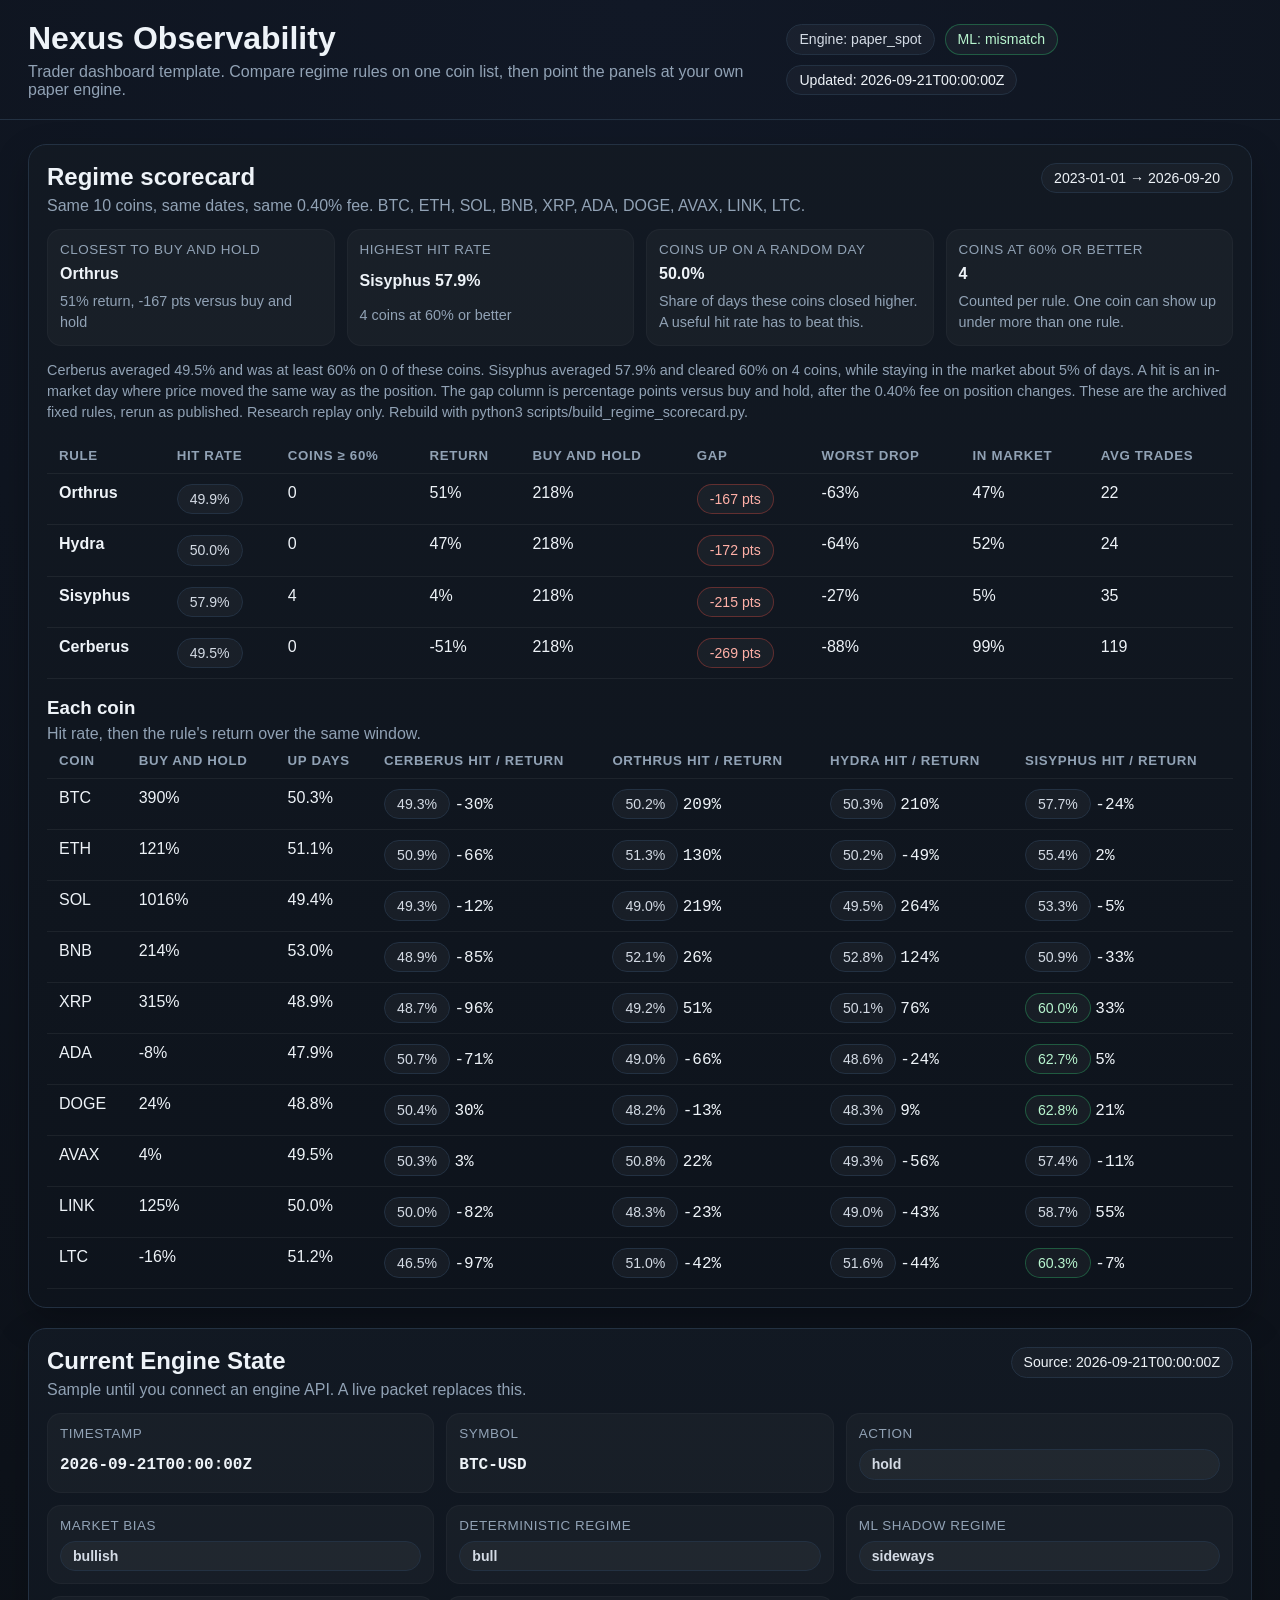
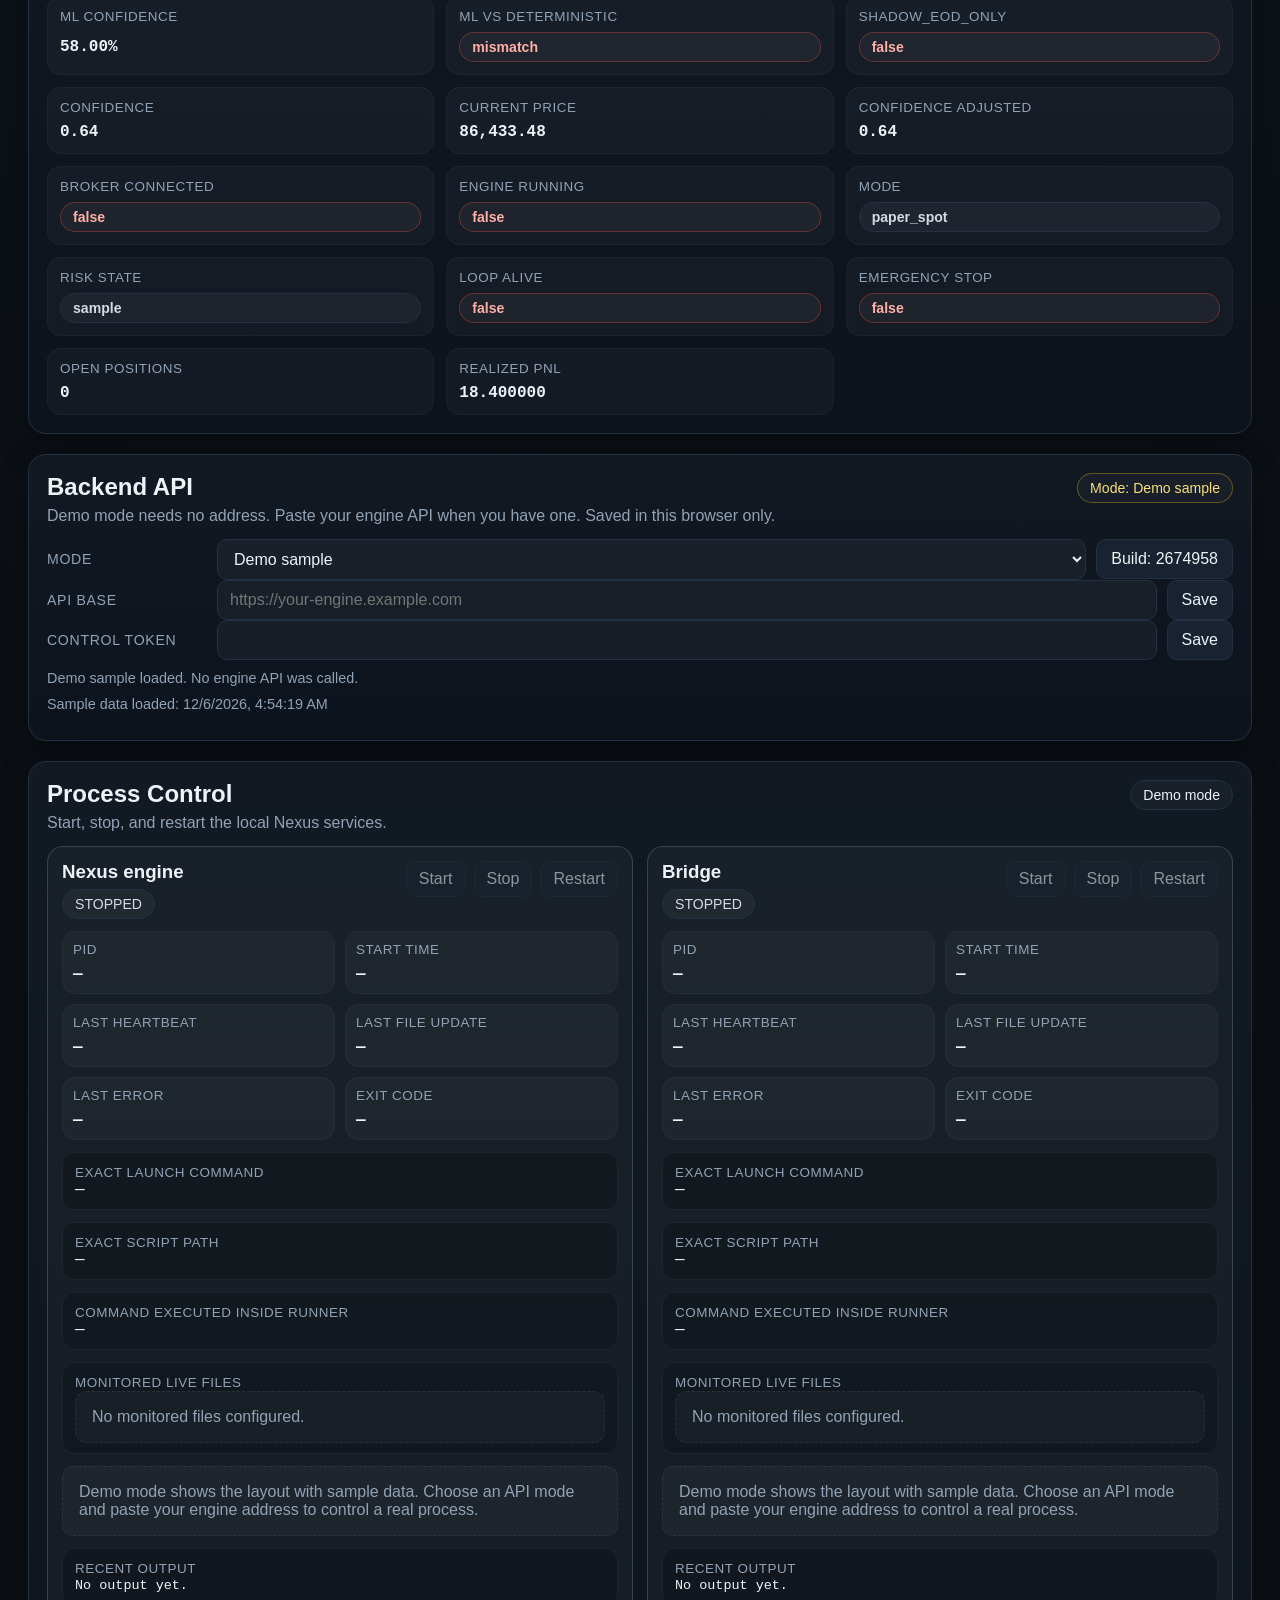
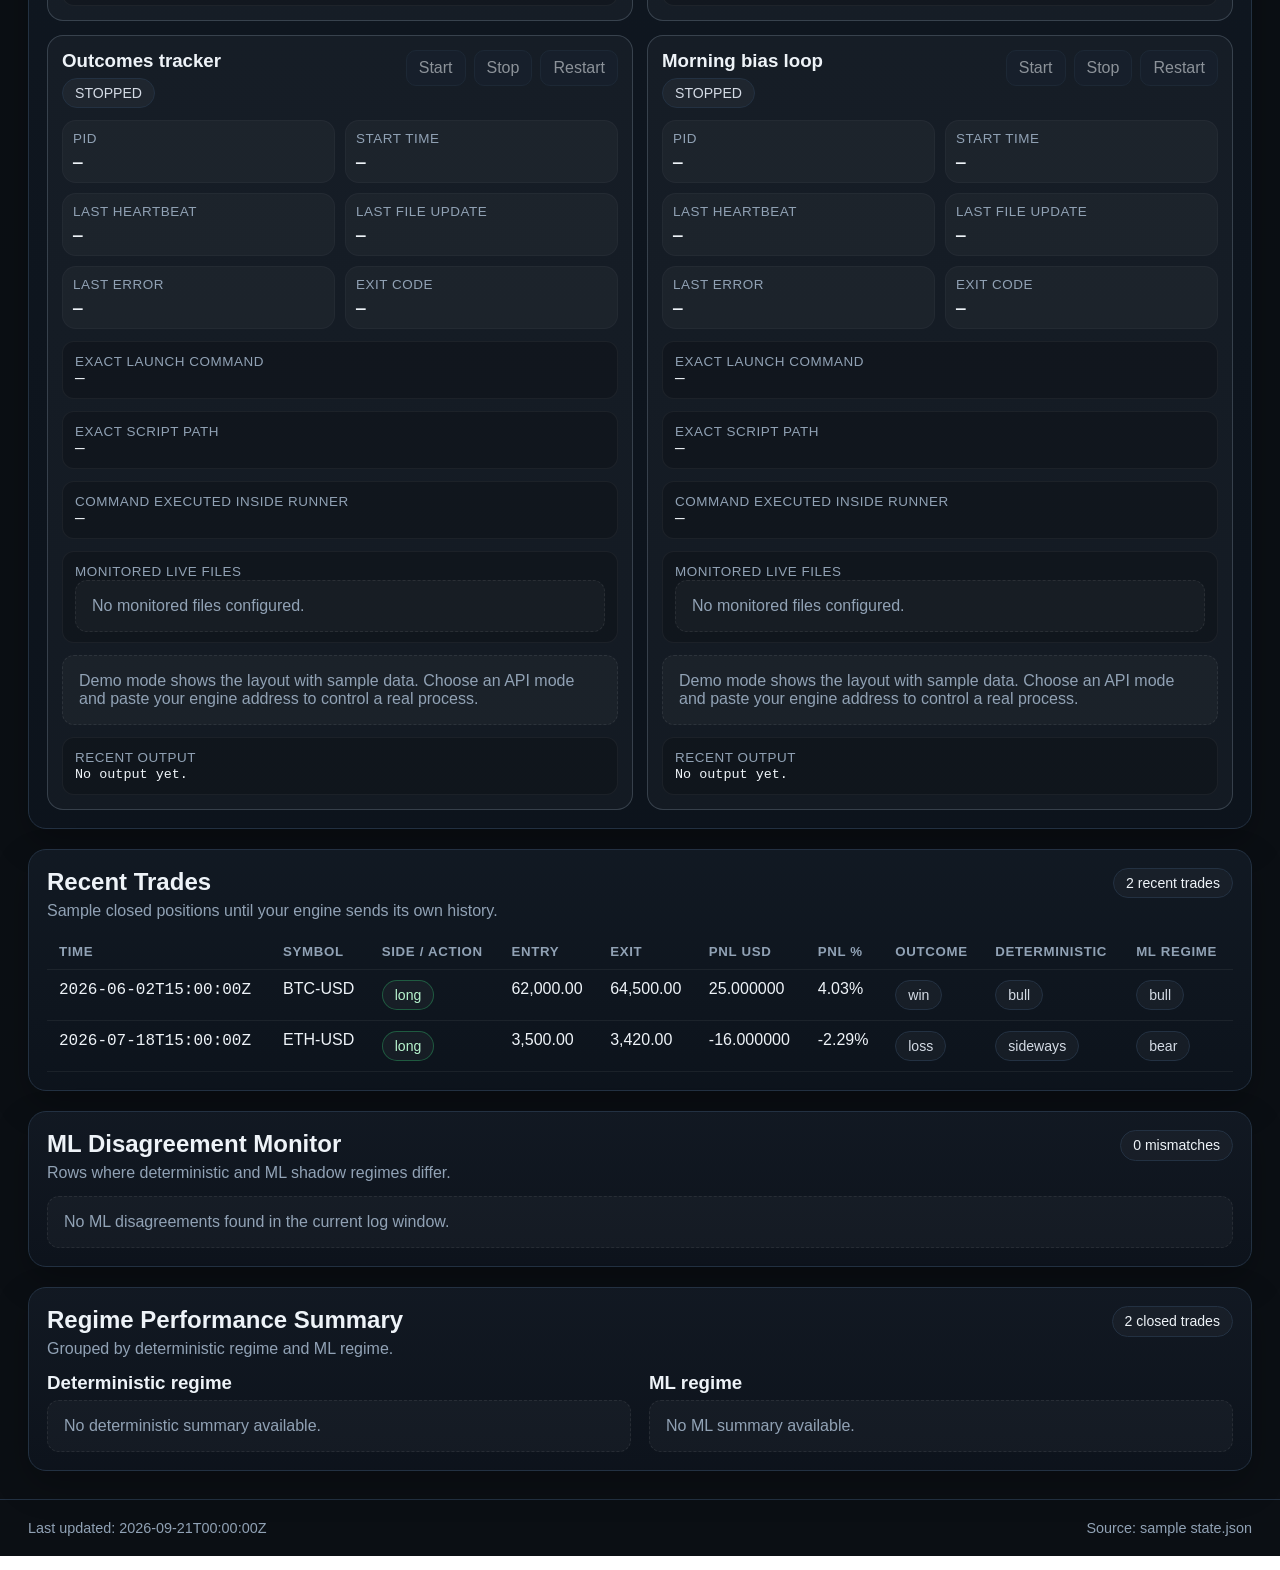
==== index.html @ a5078159 "Add a regime scorecard and demo template mode. Traders can open the dashboard without a backend, com" ====
<!doctype html>
<html lang="en">
  <head>
    <meta charset="UTF-8" />
    <meta name="viewport" content="width=device-width, initial-scale=1.0" />
    <title>Nexus Observability Dashboard</title>
    <link rel="stylesheet" href="./styles.css" />
  </head>
  <body>
    <header class="topbar">
      <div>
        <h1>Nexus Observability</h1>
        <p class="subtitle">Trader dashboard template. Compare regime rules on one coin list, then point the panels at your own paper engine.</p>
      </div>
      <div class="status-pills">
        <span class="pill" id="engineModePill">Engine: …</span>
        <span class="pill" id="mlPill">ML: …</span>
        <span class="pill" id="freshnessPill">Updated: …</span>
      </div>
    </header>

    <main class="grid">
      <section class="card wide" id="scorecardCard">
        <div class="card-head">
          <div>
            <h2>Regime scorecard</h2>
            <p class="card-note" id="scorecardNote">Same coins, same dates, same fee.</p>
          </div>
          <span class="stamp" id="scorecardStamp">—</span>
        </div>
        <div id="scorecardLeads" class="score-leads"></div>
        <p class="score-caveat" id="scorecardCaveat"></p>
        <div class="table-wrap" id="scorecardEngineWrap"></div>
        <h3 class="score-subhead">Each coin</h3>
        <p class="card-note">Hit rate, then the rule's return over the same window.</p>
        <div class="table-wrap" id="scorecardAssetWrap"></div>
      </section>

      <section class="card hero">
        <div class="card-head">
          <div>
            <h2>Current Engine State</h2>
            <p class="card-note">Sample until you connect an engine API. A live packet replaces this.</p>
          </div>
          <span class="stamp" id="engineSourceStamp">Source: …</span>
        </div>
        <div id="engineStateGrid" class="kv-grid"></div>
      </section>

      <section class="card wide">
        <div class="card-head">
          <div>
            <h2>Backend API</h2>
            <p class="card-note">Demo mode needs no address. Paste your engine API when you have one. Saved in this browser only.</p>
          </div>
          <span class="pill neutral" id="backendStatusPill">Backend: unknown</span>
        </div>
        <div class="backend-row">
          <label class="backend-label" for="modeSelect">Mode</label>
          <select id="modeSelect" class="backend-input">
            <option value="demo">Demo sample</option>
            <option value="remote">Your API, read-only</option>
            <option value="remoteControl">Your API, with control</option>
            <option value="local">This computer, control on</option>
          </select>
          <span class="backend-button" id="frontendCommitText">Build: unknown</span>
        </div>
        <div class="backend-row">
          <label class="backend-label" for="apiBaseInput">API base</label>
          <input id="apiBaseInput" class="backend-input" type="text" spellcheck="false" placeholder="https://your-engine.example.com" />
          <button id="saveApiBaseButton" class="backend-button" type="button">Save</button>
        </div>
        <div class="backend-row">
          <label class="backend-label" for="controlTokenInput">Control token</label>
          <input id="controlTokenInput" class="backend-input" type="password" spellcheck="false" />
          <button id="saveControlTokenButton" class="backend-button" type="button">Save</button>
        </div>
        <div class="backend-hint mono" id="backendBaseText"></div>
        <div class="backend-hint" id="backendReachabilityText"></div>
        <div class="backend-hint" id="lastSuccessText"></div>
        <div class="backend-hint" id="lastErrorText"></div>
      </section>


      <section class="card wide handoff-card" id="workflowHandoffCard" hidden>
        <div class="card-head">
          <div>
            <h2>ML Task Handoff</h2>
            <p class="card-note">Current pickup status for the BayForest → SignalForest and liquidity regime workstream.</p>
          </div>
          <span class="pill neutral" id="workflowHandoffStatus">Status: —</span>
        </div>
        <div class="handoff-summary" id="workflowHandoffSummary"></div>
        <div class="handoff-list" id="workflowHandoffList"></div>
      </section>


      <section class="card wide incident-card" id="deploymentIncidentCard" hidden>
        <div class="card-head">
          <div>
            <h2>Deployment Incident</h2>
            <p class="card-note">Recent production job status for the static GitHub information view.</p>
          </div>
          <span class="pill bad" id="deploymentIncidentStatus">Status: —</span>
        </div>
        <div class="incident-grid">
          <div class="incident-summary">
            <h3 id="deploymentIncidentTitle">—</h3>
            <p id="deploymentIncidentSummary">—</p>
          </div>
          <div class="incident-meta kv-grid" id="deploymentIncidentMeta"></div>
        </div>
        <div class="incident-actions" id="deploymentIncidentActions"></div>
        <pre class="incident-log mono" id="deploymentIncidentLog"></pre>
      </section>

      <section class="card wide">
        <div class="card-head">
          <div>
            <h2>Process Control</h2>
            <p class="card-note">Start, stop, and restart the local Nexus services.</p>
          </div>
          <span class="stamp" id="processCountStamp">—</span>
        </div>
        <div id="processCards" class="process-grid"></div>
      </section>

      <section class="card wide">
        <div class="card-head">
          <div>
            <h2>Recent Trades</h2>
            <p class="card-note">Sample closed positions until your engine sends its own history.</p>
          </div>
          <span class="stamp" id="tradeCountStamp">—</span>
        </div>
        <div class="table-wrap" id="recentTradesWrap"></div>
      </section>

      <section class="card wide">
        <div class="card-head">
          <div>
            <h2>ML Disagreement Monitor</h2>
            <p class="card-note">Rows where deterministic and ML shadow regimes differ.</p>
          </div>
          <span class="stamp" id="disagreementCountStamp">—</span>
        </div>
        <div class="table-wrap" id="disagreementWrap"></div>
      </section>

      <section class="card wide">
        <div class="card-head">
          <div>
            <h2>Regime Performance Summary</h2>
            <p class="card-note">Grouped by deterministic regime and ML regime.</p>
          </div>
          <span class="stamp" id="summaryMetaStamp">—</span>
        </div>
        <div class="summary-grid">
          <div>
            <h3>Deterministic regime</h3>
            <div class="table-wrap" id="deterministicSummaryWrap"></div>
          </div>
          <div>
            <h3>ML regime</h3>
            <div class="table-wrap" id="mlSummaryWrap"></div>
          </div>
        </div>
      </section>
    </main>

    <footer class="footer">
      <span id="dashboardUpdated">Last updated: —</span>
      <span id="dashboardSource">Source: —</span>
    </footer>

    <script src="./app.js" data-commit="2674958"></script>
  </body>
</html>
---- styles.css ----
:root {
  --bg: #0b0f14;
  --panel: #121923;
  --panel-2: #182230;
  --text: #eef3f8;
  --muted: #91a2b5;
  --accent: #56b6ff;
  --ok: #2ecc71;
  --warn: #f1c40f;
  --bad: #e74c3c;
  --border: #233142;
}

* {
  box-sizing: border-box;
}

html,
body {
  margin: 0;
  min-height: 100%;
}

body {
  font-family: Inter, Segoe UI, Arial, sans-serif;
  background: radial-gradient(circle at top, #111826 0%, var(--bg) 50%);
  color: var(--text);
}

body[data-status="error"] .pill,
body[data-status="error"] .stamp {
  border-color: rgba(231, 76, 60, 0.4);
}

h1,
h2,
h3,
p {
  margin: 0;
}

.topbar,
.footer {
  display: flex;
  justify-content: space-between;
  align-items: center;
  gap: 16px;
  padding: 20px 28px;
}

.topbar {
  border-bottom: 1px solid var(--border);
}

.footer {
  border-top: 1px solid var(--border);
  color: var(--muted);
  font-size: 0.9rem;
}

.subtitle,
.card-note {
  color: var(--muted);
}

.subtitle {
  margin-top: 6px;
}

.status-pills {
  display: flex;
  gap: 10px;
  flex-wrap: wrap;
}

.pill,
.stamp,
.badge {
  display: inline-flex;
  align-items: center;
  border-radius: 999px;
  border: 1px solid var(--border);
  padding: 7px 12px;
  font-size: 0.88rem;
  line-height: 1;
  white-space: nowrap;
}

.pill,
.stamp {
  background: rgba(255, 255, 255, 0.03);
}

.badge {
  background: rgba(255, 255, 255, 0.04);
}

.badge.ok,
.pill.ok {
  color: #b8f5cf;
  border-color: rgba(46, 204, 113, 0.35);
}

.badge.warn,
.pill.warn {
  color: #f8df7a;
  border-color: rgba(241, 196, 15, 0.35);
}

.badge.bad,
.pill.bad {
  color: #ffb0a7;
  border-color: rgba(231, 76, 60, 0.35);
}

.badge.neutral,
.pill.neutral {
  color: #d4dbe5;
}

.grid {
  display: grid;
  grid-template-columns: repeat(2, minmax(0, 1fr));
  gap: 20px;
  padding: 24px 28px 28px;
}

.card {
  background: linear-gradient(180deg, rgba(18, 25, 35, 0.96), rgba(13, 19, 28, 0.96));
  border: 1px solid var(--border);
  border-radius: 18px;
  padding: 18px;
  box-shadow: 0 14px 36px rgba(0, 0, 0, 0.24);
}

.hero,
.wide {
  grid-column: 1 / -1;
}

.card-head {
  display: flex;
  justify-content: space-between;
  align-items: flex-start;
  gap: 12px;
  margin-bottom: 14px;
}

.card-head h2,
.card h3 {
  margin-bottom: 6px;
}

.kv-grid {
  display: grid;
  grid-template-columns: repeat(3, minmax(0, 1fr));
  gap: 12px;
}

.kv-item {
  background: rgba(255, 255, 255, 0.03);
  border: 1px solid rgba(255, 255, 255, 0.03);
  border-radius: 14px;
  padding: 12px;
  display: grid;
  gap: 8px;
}

.kv-label {
  color: var(--muted);
  font-size: 0.84rem;
  text-transform: uppercase;
  letter-spacing: 0.04em;
}

.kv-value {
  font-weight: 600;
  overflow-wrap: anywhere;
}

.kv-value.mono,
.mono {
  font-variant-numeric: tabular-nums;
  font-family: ui-monospace, SFMono-Regular, Consolas, monospace;
}

.table-wrap {
  overflow-x: auto;
}

table {
  width: 100%;
  border-collapse: collapse;
  min-width: 760px;
}

th,
td {
  text-align: left;
  padding: 10px 12px;
  border-bottom: 1px solid rgba(255, 255, 255, 0.06);
  vertical-align: top;
}

th {
  color: var(--muted);
  font-size: 0.83rem;
  text-transform: uppercase;
  letter-spacing: 0.05em;
}

tbody tr:hover {
  background: rgba(255, 255, 255, 0.02);
}

.summary-grid {
  display: grid;
  grid-template-columns: repeat(2, minmax(0, 1fr));
  gap: 18px;
}

.process-grid {
  display: grid;
  grid-template-columns: repeat(2, minmax(0, 1fr));
  gap: 14px;
}

.backend-row {
  display: grid;
  grid-template-columns: minmax(120px, 160px) minmax(0, 1fr) auto;
  gap: 10px;
  align-items: center;
}

.backend-label {
  color: var(--muted);
  font-size: 0.88rem;
  text-transform: uppercase;
  letter-spacing: 0.05em;
}

.backend-input {
  width: 100%;
  border-radius: 10px;
  border: 1px solid var(--border);
  background: rgba(255, 255, 255, 0.04);
  color: var(--text);
  padding: 10px 12px;
  font: inherit;
}

.backend-button {
  border: 1px solid var(--border);
  background: var(--panel-2);
  color: var(--text);
  border-radius: 10px;
  padding: 10px 14px;
  cursor: pointer;
  font: inherit;
}

.backend-button:hover {
  border-color: rgba(86, 182, 255, 0.5);
}

.backend-hint {
  margin-top: 10px;
  color: var(--muted);
  font-size: 0.9rem;
  overflow-wrap: anywhere;
}

.process-card {
  border: 1px solid rgba(255, 255, 255, 0.06);
  border-radius: 16px;
  padding: 14px;
  background: rgba(255, 255, 255, 0.03);
  display: grid;
  gap: 12px;
}

.process-card.status-running {
  border-color: rgba(46, 204, 113, 0.35);
}

.process-card.status-error {
  border-color: rgba(231, 76, 60, 0.45);
}

.process-card.status-stopped {
  border-color: rgba(145, 162, 181, 0.28);
}

.process-card-header {
  display: flex;
  justify-content: space-between;
  gap: 12px;
  align-items: flex-start;
}

.process-actions {
  display: flex;
  flex-wrap: wrap;
  gap: 8px;
}

.process-actions button {
  border: 1px solid var(--border);
  background: var(--panel-2);
  color: var(--text);
  border-radius: 10px;
  padding: 8px 12px;
  cursor: pointer;
  font: inherit;
}

.process-actions button:hover {
  border-color: rgba(86, 182, 255, 0.5);
}

.process-actions button:disabled {
  opacity: 0.55;
  cursor: not-allowed;
}

.process-meta {
  display: grid;
  grid-template-columns: repeat(2, minmax(0, 1fr));
  gap: 10px;
}

.process-meta .kv-item {
  padding: 10px;
}

.process-command,
.process-paths,
.process-tail {
  background: rgba(0, 0, 0, 0.18);
  border: 1px solid rgba(255, 255, 255, 0.05);
  border-radius: 12px;
  padding: 10px 12px;
  overflow-wrap: anywhere;
}

.process-tail {
  max-height: 180px;
  overflow: auto;
}

.process-tail pre {
  margin: 0;
  white-space: pre-wrap;
  font-size: 0.84rem;
  line-height: 1.35;
}

.empty-state {
  padding: 16px;
  color: var(--muted);
  background: rgba(255, 255, 255, 0.03);
  border: 1px dashed rgba(255, 255, 255, 0.08);
  border-radius: 12px;
}

@media (max-width: 1100px) {
  .grid,
  .summary-grid,
  .kv-grid,
  .score-leads,
  .process-grid,
  .process-meta {
    grid-template-columns: 1fr;
  }

  .topbar,
  .footer,
  .card-head {
    flex-direction: column;
    align-items: flex-start;
  }
}

.incident-card {
  border-color: rgba(231, 76, 60, 0.38);
  background: linear-gradient(180deg, rgba(48, 19, 24, 0.96), rgba(18, 25, 35, 0.96));
}

.incident-grid {
  display: grid;
  grid-template-columns: minmax(260px, 1fr) minmax(320px, 1.25fr);
  gap: 16px;
  align-items: start;
}

.incident-summary,
.incident-actions,
.incident-log {
  border: 1px solid rgba(255, 255, 255, 0.07);
  border-radius: 14px;
  background: rgba(0, 0, 0, 0.18);
  padding: 14px;
}

.incident-summary p,
.incident-actions li {
  color: var(--muted);
  line-height: 1.5;
}

.incident-actions {
  margin-top: 14px;
}

.incident-actions ul {
  margin: 8px 0 0;
  padding-left: 20px;
}

.incident-log {
  margin: 14px 0 0;
  color: #ffcbc5;
  overflow-x: auto;
  white-space: pre-wrap;
}

@media (max-width: 1100px) {
  .incident-grid {
    grid-template-columns: 1fr;
  }
}

.handoff-summary {
  display: grid;
  gap: 8px;
  color: var(--muted);
  margin-bottom: 14px;
}

.handoff-list {
  display: grid;
  gap: 10px;
}

.handoff-item {
  display: grid;
  grid-template-columns: auto minmax(0, 1fr);
  gap: 12px;
  align-items: start;
  padding: 12px;
  border: 1px solid rgba(255, 255, 255, 0.06);
  border-radius: 14px;
  background: rgba(255, 255, 255, 0.03);
}

.handoff-item p {
  color: var(--muted);
  margin-top: 6px;
  line-height: 1.45;
}

.score-leads {
  display: grid;
  grid-template-columns: repeat(4, minmax(0, 1fr));
  gap: 12px;
  margin-bottom: 14px;
}

.score-detail,
.score-caveat {
  color: var(--muted);
  font-size: 0.9rem;
  line-height: 1.45;
  font-weight: 400;
}

.score-caveat {
  margin: 0 0 16px;
}

.score-subhead {
  margin: 18px 0 8px;
}
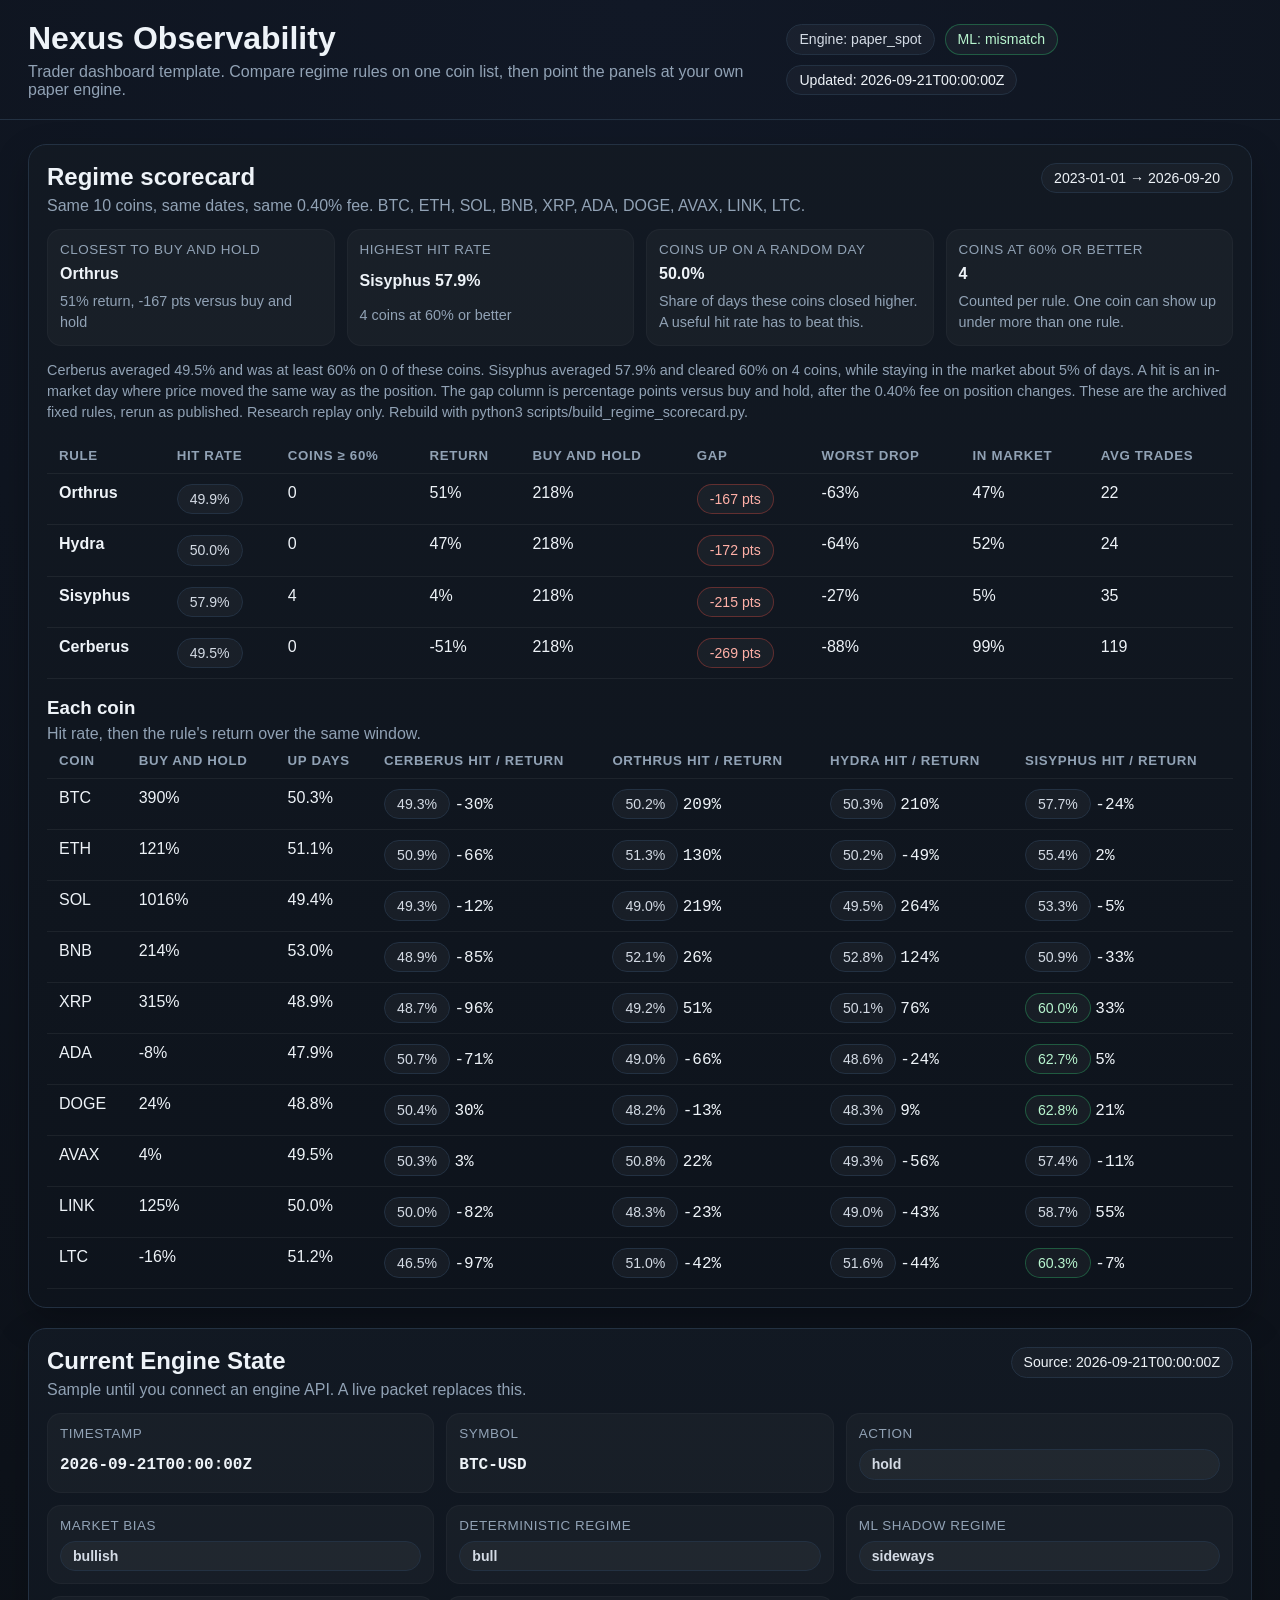
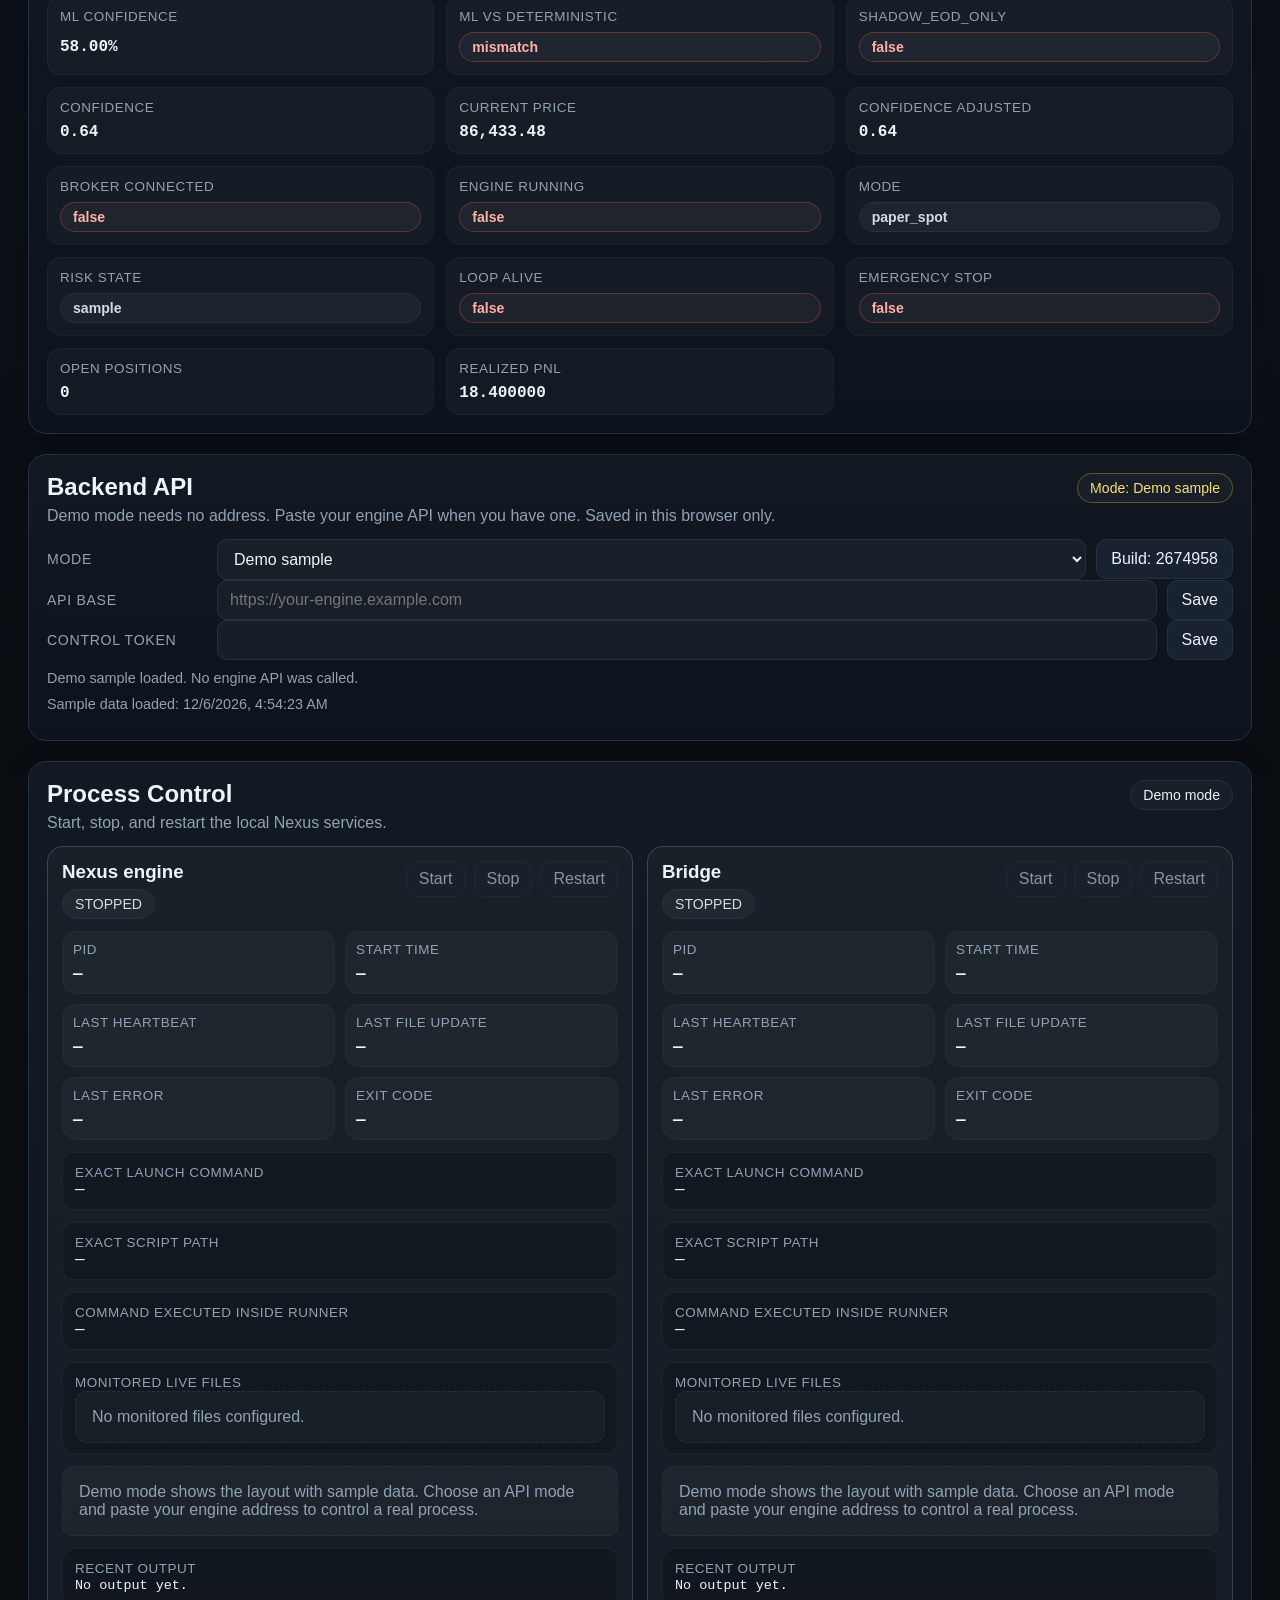
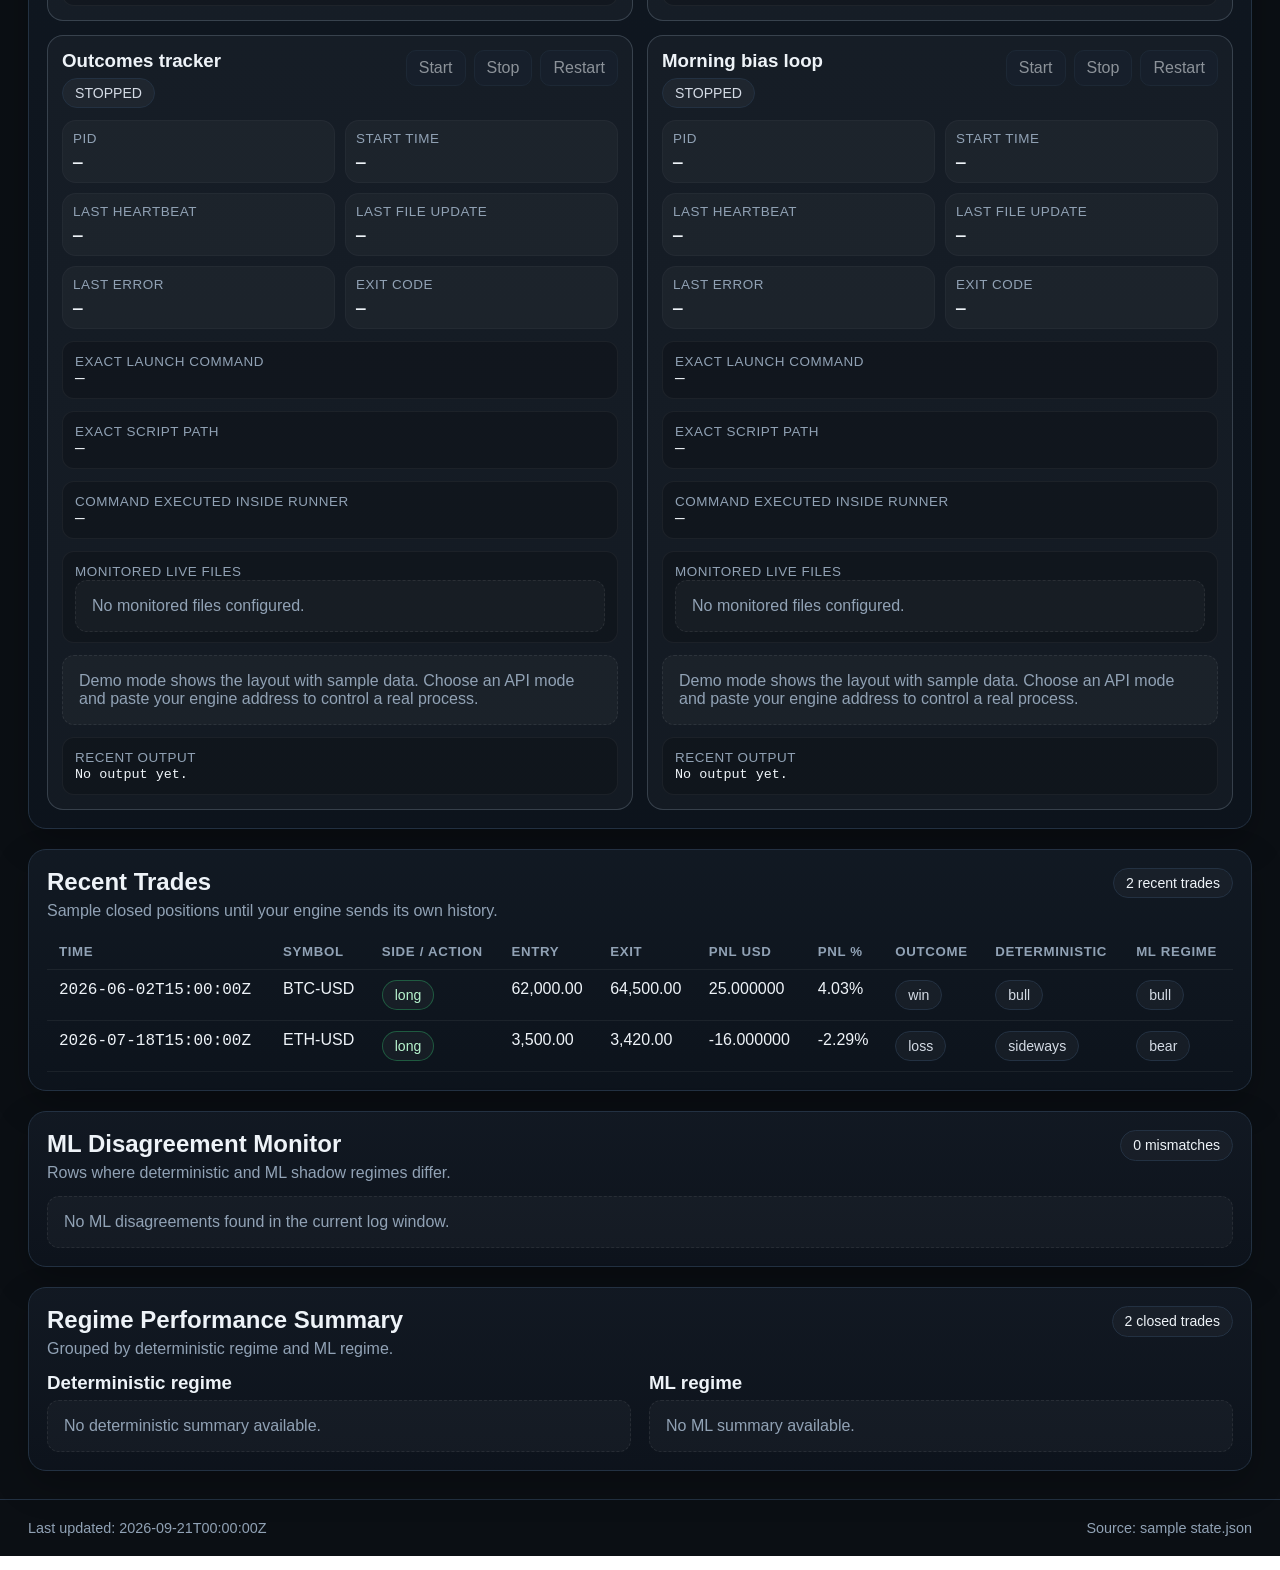
==== commit 53cdfa62: "Keep the scorecard readable on a narrow screen. Stack the summary cards below 1100px, let wide table" ====
--- a/index.html
+++ b/index.html
@@ -4,6 +4,7 @@
     <meta charset="UTF-8" />
     <meta name="viewport" content="width=device-width, initial-scale=1.0" />
     <title>Nexus Observability Dashboard</title>
+    <link rel="icon" href="data:image/svg+xml,%3Csvg xmlns='http://www.w3.org/2000/svg' viewBox='0 0 16 16'%3E%3Crect width='16' height='16' rx='3' fill='%23121923'/%3E%3Cpath d='M3 11 L6 6 L9 9 L13 4' stroke='%2356b6ff' fill='none' stroke-width='1.6'/%3E%3C/svg%3E" />
     <link rel="stylesheet" href="./styles.css" />
   </head>
   <body>
--- a/styles.css
+++ b/styles.css
@@ -481,3 +481,15 @@
 .score-subhead {
   margin: 18px 0 8px;
 }
+
+.grid > .card,
+.table-wrap {
+  min-width: 0;
+}
+
+@media (max-width: 1100px) {
+  .score-leads,
+  .incident-grid {
+    grid-template-columns: 1fr;
+  }
+}
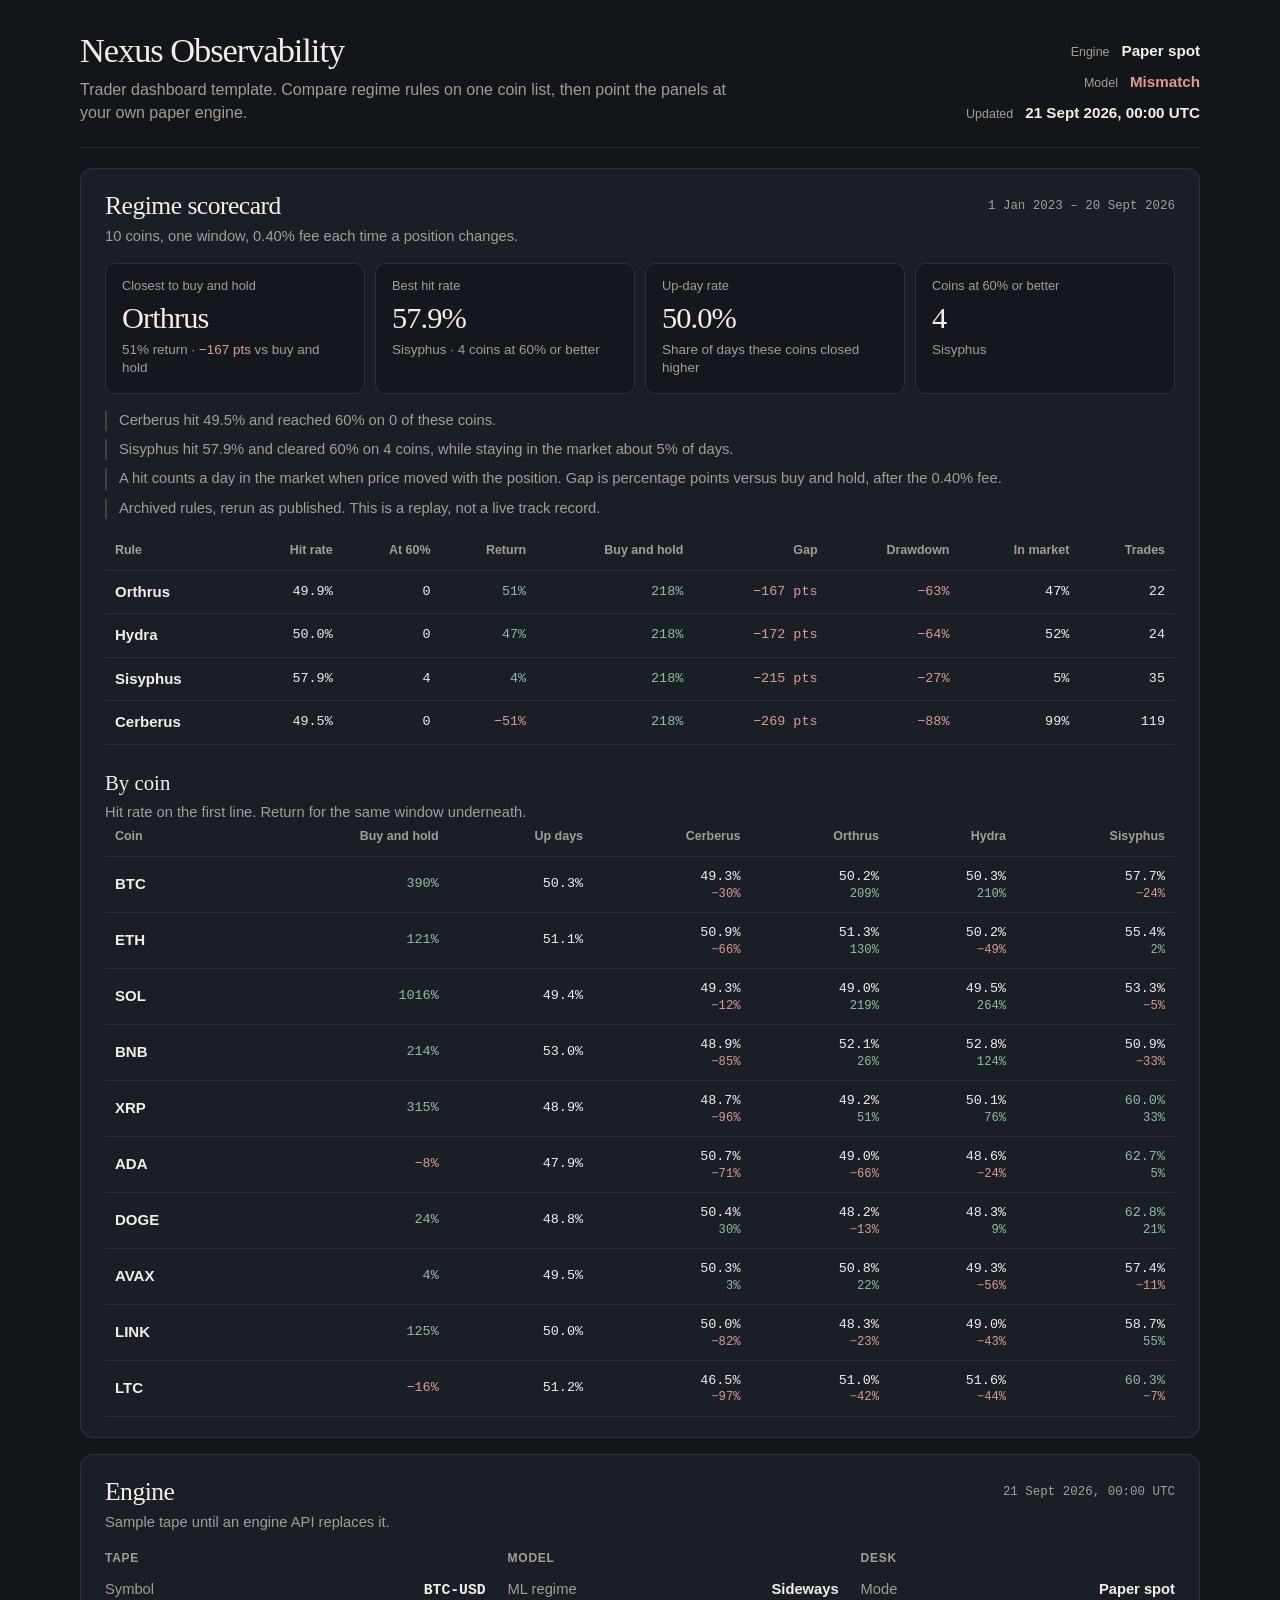
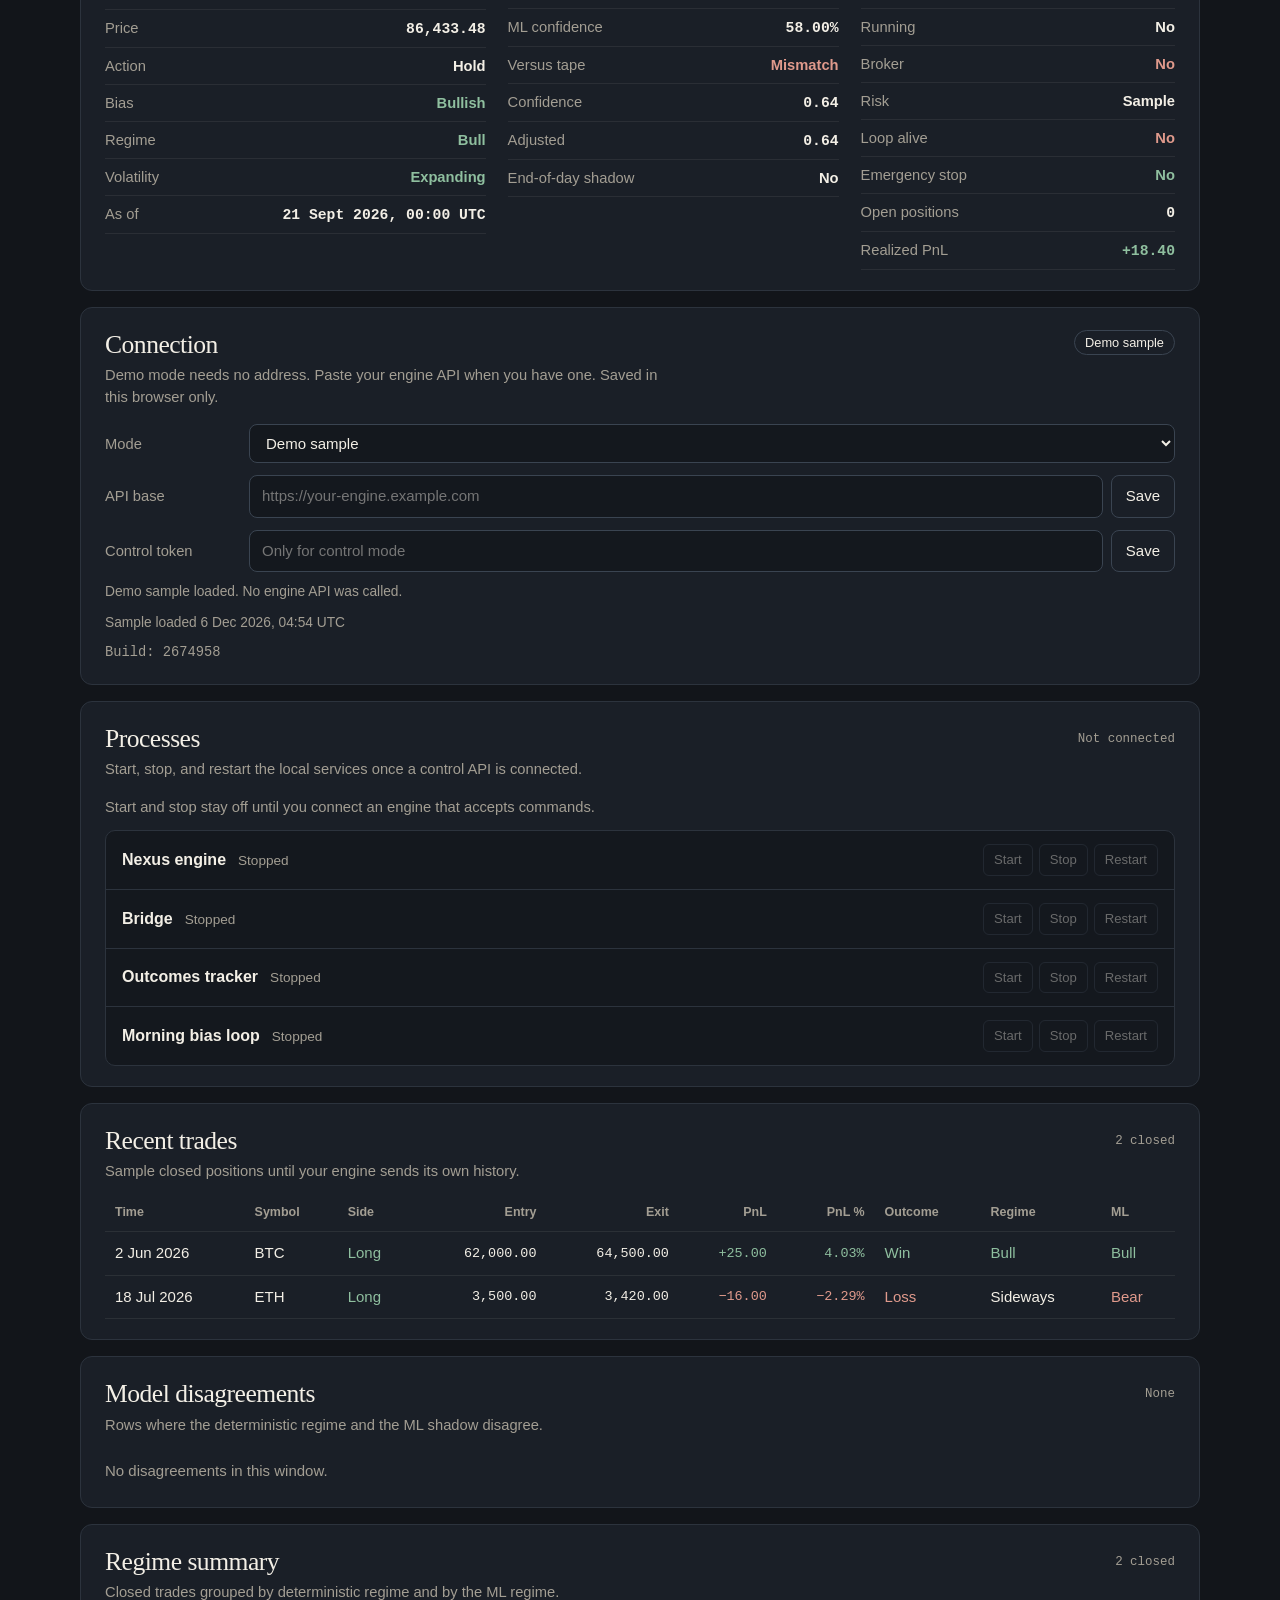
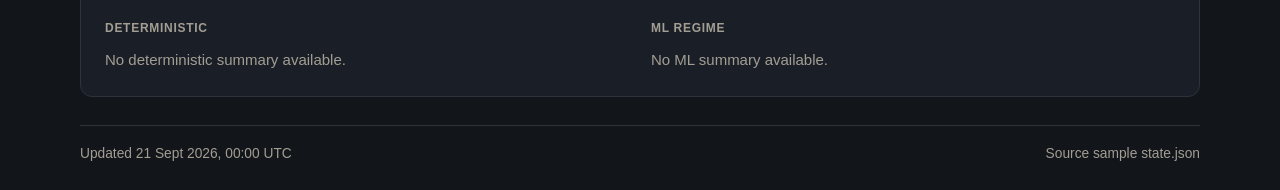
==== commit cc1da9d4: "Restyle the dashboard so cards and tables read like a desk. Replace the identical boxes, raw timesta" ====
--- a/index.html
+++ b/index.html
@@ -4,7 +4,7 @@
     <meta charset="UTF-8" />
     <meta name="viewport" content="width=device-width, initial-scale=1.0" />
     <title>Nexus Observability Dashboard</title>
-    <link rel="icon" href="data:image/svg+xml,%3Csvg xmlns='http://www.w3.org/2000/svg' viewBox='0 0 16 16'%3E%3Crect width='16' height='16' rx='3' fill='%23121923'/%3E%3Cpath d='M3 11 L6 6 L9 9 L13 4' stroke='%2356b6ff' fill='none' stroke-width='1.6'/%3E%3C/svg%3E" />
+    <link rel="icon" href="data:image/svg+xml,%3Csvg xmlns='http://www.w3.org/2000/svg' viewBox='0 0 16 16'%3E%3Crect width='16' height='16' rx='3' fill='%2312151a'/%3E%3Cpath d='M3 11 L6 6 L9 9 L13 4' stroke='%23c4a46a' fill='none' stroke-width='1.6'/%3E%3C/svg%3E" />
     <link rel="stylesheet" href="./styles.css" />
   </head>
   <body>
@@ -14,14 +14,23 @@
         <p class="subtitle">Trader dashboard template. Compare regime rules on one coin list, then point the panels at your own paper engine.</p>
       </div>
       <div class="status-pills">
-        <span class="pill" id="engineModePill">Engine: …</span>
-        <span class="pill" id="mlPill">ML: …</span>
-        <span class="pill" id="freshnessPill">Updated: …</span>
+        <div class="status-item">
+          <span class="status-k">Engine</span>
+          <span class="status-value" id="engineModePill">…</span>
+        </div>
+        <div class="status-item">
+          <span class="status-k">Model</span>
+          <span class="status-value" id="mlPill">…</span>
+        </div>
+        <div class="status-item">
+          <span class="status-k">Updated</span>
+          <span class="status-value" id="freshnessPill">…</span>
+        </div>
       </div>
     </header>
 
     <main class="grid">
-      <section class="card wide" id="scorecardCard">
+      <section class="card" id="scorecardCard">
         <div class="card-head">
           <div>
             <h2>Regime scorecard</h2>
@@ -30,64 +39,69 @@
           <span class="stamp" id="scorecardStamp">—</span>
         </div>
         <div id="scorecardLeads" class="score-leads"></div>
-        <p class="score-caveat" id="scorecardCaveat"></p>
+        <div class="score-caveat" id="scorecardCaveat"></div>
         <div class="table-wrap" id="scorecardEngineWrap"></div>
-        <h3 class="score-subhead">Each coin</h3>
-        <p class="card-note">Hit rate, then the rule's return over the same window.</p>
+        <h3 class="score-subhead">By coin</h3>
+        <p class="card-note">Hit rate on the first line. Return for the same window underneath.</p>
         <div class="table-wrap" id="scorecardAssetWrap"></div>
       </section>
 
-      <section class="card hero">
+      <section class="card">
         <div class="card-head">
           <div>
-            <h2>Current Engine State</h2>
-            <p class="card-note">Sample until you connect an engine API. A live packet replaces this.</p>
+            <h2>Engine</h2>
+            <p class="card-note">Sample tape until an engine API replaces it.</p>
           </div>
-          <span class="stamp" id="engineSourceStamp">Source: …</span>
+          <span class="stamp" id="engineSourceStamp">—</span>
         </div>
-        <div id="engineStateGrid" class="kv-grid"></div>
+        <div id="engineStateGrid"></div>
       </section>
 
-      <section class="card wide">
+      <section class="card">
         <div class="card-head">
           <div>
-            <h2>Backend API</h2>
+            <h2>Connection</h2>
             <p class="card-note">Demo mode needs no address. Paste your engine API when you have one. Saved in this browser only.</p>
           </div>
           <span class="pill neutral" id="backendStatusPill">Backend: unknown</span>
         </div>
-        <div class="backend-row">
-          <label class="backend-label" for="modeSelect">Mode</label>
-          <select id="modeSelect" class="backend-input">
-            <option value="demo">Demo sample</option>
-            <option value="remote">Your API, read-only</option>
-            <option value="remoteControl">Your API, with control</option>
-            <option value="local">This computer, control on</option>
-          </select>
-          <span class="backend-button" id="frontendCommitText">Build: unknown</span>
+        <div class="settings">
+          <div class="setting">
+            <label for="modeSelect">Mode</label>
+            <select id="modeSelect" class="backend-input">
+              <option value="demo">Demo sample</option>
+              <option value="remote">Your API, read-only</option>
+              <option value="remoteControl">Your API, with control</option>
+              <option value="local">This computer, control on</option>
+            </select>
+          </div>
+          <div class="setting">
+            <label for="apiBaseInput">API base</label>
+            <div class="setting-control">
+              <input id="apiBaseInput" class="backend-input" type="text" spellcheck="false" placeholder="https://your-engine.example.com" />
+              <button id="saveApiBaseButton" class="backend-button" type="button">Save</button>
+            </div>
+          </div>
+          <div class="setting">
+            <label for="controlTokenInput">Control token</label>
+            <div class="setting-control">
+              <input id="controlTokenInput" class="backend-input" type="password" spellcheck="false" placeholder="Only for control mode" />
+              <button id="saveControlTokenButton" class="backend-button" type="button">Save</button>
+            </div>
+          </div>
         </div>
-        <div class="backend-row">
-          <label class="backend-label" for="apiBaseInput">API base</label>
-          <input id="apiBaseInput" class="backend-input" type="text" spellcheck="false" placeholder="https://your-engine.example.com" />
-          <button id="saveApiBaseButton" class="backend-button" type="button">Save</button>
-        </div>
-        <div class="backend-row">
-          <label class="backend-label" for="controlTokenInput">Control token</label>
-          <input id="controlTokenInput" class="backend-input" type="password" spellcheck="false" />
-          <button id="saveControlTokenButton" class="backend-button" type="button">Save</button>
-        </div>
-        <div class="backend-hint mono" id="backendBaseText"></div>
-        <div class="backend-hint" id="backendReachabilityText"></div>
-        <div class="backend-hint" id="lastSuccessText"></div>
-        <div class="backend-hint" id="lastErrorText"></div>
+        <p class="quiet mono" id="backendBaseText"></p>
+        <p class="quiet" id="backendReachabilityText"></p>
+        <p class="quiet" id="lastSuccessText"></p>
+        <p class="quiet" id="lastErrorText"></p>
+        <p class="quiet mono" id="frontendCommitText">Build: unknown</p>
       </section>
 
-
-      <section class="card wide handoff-card" id="workflowHandoffCard" hidden>
+      <section class="card handoff-card" id="workflowHandoffCard" hidden>
         <div class="card-head">
           <div>
-            <h2>ML Task Handoff</h2>
-            <p class="card-note">Current pickup status for the BayForest → SignalForest and liquidity regime workstream.</p>
+            <h2>ML task handoff</h2>
+            <p class="card-note">Pickup status for the BayForest, SignalForest, and liquidity regime work.</p>
           </div>
           <span class="pill neutral" id="workflowHandoffStatus">Status: —</span>
         </div>
@@ -95,12 +109,11 @@
         <div class="handoff-list" id="workflowHandoffList"></div>
       </section>
 
-
-      <section class="card wide incident-card" id="deploymentIncidentCard" hidden>
+      <section class="card incident-card" id="deploymentIncidentCard" hidden>
         <div class="card-head">
           <div>
-            <h2>Deployment Incident</h2>
-            <p class="card-note">Recent production job status for the static GitHub information view.</p>
+            <h2>Deployment incident</h2>
+            <p class="card-note">Shown only when the engine packet includes one.</p>
           </div>
           <span class="pill bad" id="deploymentIncidentStatus">Status: —</span>
         </div>
@@ -115,21 +128,22 @@
         <pre class="incident-log mono" id="deploymentIncidentLog"></pre>
       </section>
 
-      <section class="card wide">
+      <section class="card">
         <div class="card-head">
           <div>
-            <h2>Process Control</h2>
-            <p class="card-note">Start, stop, and restart the local Nexus services.</p>
+            <h2>Processes</h2>
+            <p class="card-note">Start, stop, and restart the local services once a control API is connected.</p>
           </div>
           <span class="stamp" id="processCountStamp">—</span>
         </div>
+        <p class="card-note process-notice" id="processNotice" hidden></p>
         <div id="processCards" class="process-grid"></div>
       </section>
 
-      <section class="card wide">
+      <section class="card">
         <div class="card-head">
           <div>
-            <h2>Recent Trades</h2>
+            <h2>Recent trades</h2>
             <p class="card-note">Sample closed positions until your engine sends its own history.</p>
           </div>
           <span class="stamp" id="tradeCountStamp">—</span>
@@ -137,28 +151,28 @@
         <div class="table-wrap" id="recentTradesWrap"></div>
       </section>
 
-      <section class="card wide">
+      <section class="card">
         <div class="card-head">
           <div>
-            <h2>ML Disagreement Monitor</h2>
-            <p class="card-note">Rows where deterministic and ML shadow regimes differ.</p>
+            <h2>Model disagreements</h2>
+            <p class="card-note">Rows where the deterministic regime and the ML shadow disagree.</p>
           </div>
           <span class="stamp" id="disagreementCountStamp">—</span>
         </div>
         <div class="table-wrap" id="disagreementWrap"></div>
       </section>
 
-      <section class="card wide">
+      <section class="card">
         <div class="card-head">
           <div>
-            <h2>Regime Performance Summary</h2>
-            <p class="card-note">Grouped by deterministic regime and ML regime.</p>
+            <h2>Regime summary</h2>
+            <p class="card-note">Closed trades grouped by deterministic regime and by the ML regime.</p>
           </div>
           <span class="stamp" id="summaryMetaStamp">—</span>
         </div>
         <div class="summary-grid">
           <div>
-            <h3>Deterministic regime</h3>
+            <h3>Deterministic</h3>
             <div class="table-wrap" id="deterministicSummaryWrap"></div>
           </div>
           <div>
@@ -170,8 +184,8 @@
     </main>
 
     <footer class="footer">
-      <span id="dashboardUpdated">Last updated: —</span>
-      <span id="dashboardSource">Source: —</span>
+      <span id="dashboardUpdated">Updated —</span>
+      <span id="dashboardSource">Source —</span>
     </footer>
 
     <script src="./app.js" data-commit="2674958"></script>
--- a/styles.css
+++ b/styles.css
@@ -1,14 +1,17 @@
 :root {
-  --bg: #0b0f14;
-  --panel: #121923;
-  --panel-2: #182230;
-  --text: #eef3f8;
-  --muted: #91a2b5;
-  --accent: #56b6ff;
-  --ok: #2ecc71;
-  --warn: #f1c40f;
-  --bad: #e74c3c;
-  --border: #233142;
+  --bg: #12151a;
+  --panel: #1a1f27;
+  --panel-2: #14181e;
+  --text: #f3efe6;
+  --muted: #a39e93;
+  --line: #2c333d;
+  --line-strong: #3a4451;
+  --up: #8fbf9f;
+  --down: #e09a8c;
+  --warn: #e0c27a;
+  --serif: "Liberation Serif", "Iowan Old Style", Palatino, Georgia, serif;
+  --sans: "Liberation Sans", "Noto Sans", "Segoe UI", sans-serif;
+  --mono: "JetBrains Mono", "Cascadia Mono", ui-monospace, monospace;
 }
 
 * {
@@ -22,14 +25,12 @@
 }
 
 body {
-  font-family: Inter, Segoe UI, Arial, sans-serif;
-  background: radial-gradient(circle at top, #111826 0%, var(--bg) 50%);
+  font-family: var(--sans);
+  font-size: 15px;
+  line-height: 1.5;
+  background: var(--bg);
   color: var(--text);
-}
-
-body[data-status="error"] .pill,
-body[data-status="error"] .stamp {
-  border-color: rgba(231, 76, 60, 0.4);
+  font-variant-numeric: tabular-nums;
 }
 
 h1,
@@ -39,138 +40,527 @@
   margin: 0;
 }
 
+h1 {
+  font-family: var(--serif);
+  font-size: 2.15rem;
+  font-weight: 500;
+  letter-spacing: -0.03em;
+  line-height: 1.05;
+}
+
+.topbar,
+.grid,
+.footer {
+  width: min(1120px, calc(100% - 40px));
+  margin-left: auto;
+  margin-right: auto;
+}
+
 .topbar,
 .footer {
+  display: flex;
+  justify-content: space-between;
+  align-items: flex-end;
+  gap: 28px;
+}
+
+.topbar {
+  padding: 32px 0 22px;
+  border-bottom: 1px solid var(--line);
+}
+
+.footer {
+  padding: 18px 0 28px;
+  border-top: 1px solid var(--line);
+  color: var(--muted);
+  font-size: 0.86rem;
+}
+
+.subtitle,
+.card-note,
+.quiet {
+  color: var(--muted);
+}
+
+.subtitle {
+  max-width: 42rem;
+  margin-top: 10px;
+  font-size: 1rem;
+  line-height: 1.45;
+}
+
+.status-pills {
+  display: grid;
+  gap: 8px;
+  justify-items: end;
+  min-width: 220px;
+}
+
+.status-item {
+  display: flex;
+  gap: 12px;
+  align-items: baseline;
+}
+
+.status-k {
+  color: var(--muted);
+  font-size: 0.78rem;
+}
+
+.status-value {
+  font-weight: 600;
+  font-size: 0.95rem;
+  white-space: nowrap;
+}
+
+.grid {
+  display: grid;
+  grid-template-columns: minmax(0, 1fr);
+  gap: 16px;
+  padding: 20px 0 28px;
+}
+
+.card {
+  background: var(--panel);
+  border: 1px solid var(--line);
+  border-radius: 12px;
+  padding: 22px 24px 20px;
+  min-width: 0;
+}
+
+.card-head {
+  display: flex;
+  justify-content: space-between;
+  align-items: flex-start;
+  gap: 16px;
+  margin-bottom: 16px;
+}
+
+.card-head > div {
+  min-width: 0;
+  max-width: 68ch;
+}
+
+.card-head h2 {
+  font-family: var(--serif);
+  font-size: 1.6rem;
+  font-weight: 500;
+  letter-spacing: -0.02em;
+  line-height: 1.15;
+  margin-bottom: 6px;
+}
+
+.card-note {
+  font-size: 0.92rem;
+  line-height: 1.45;
+}
+
+.stamp {
+  color: var(--muted);
+  font-family: var(--mono);
+  font-size: 0.78rem;
+  white-space: nowrap;
+  padding-top: 6px;
+}
+
+.pill,
+.badge {
+  display: inline-flex;
+  align-items: center;
+  line-height: 1.2;
+}
+
+.pill {
+  border-radius: 999px;
+  border: 1px solid var(--line-strong);
+  padding: 4px 10px;
+  font-size: 0.8rem;
+  color: var(--text);
+  background: transparent;
+}
+
+.badge {
+  border-radius: 4px;
+  padding: 1px 0;
+  font-size: 0.86rem;
+  font-weight: 600;
+  background: transparent;
+}
+
+.up,
+.badge.ok,
+.pill.ok {
+  color: var(--up);
+}
+
+.down,
+.badge.bad,
+.pill.bad {
+  color: var(--down);
+}
+
+.flat,
+.badge.warn,
+.pill.warn {
+  color: var(--warn);
+}
+
+.badge.neutral,
+.pill.neutral {
+  color: var(--text);
+}
+
+.score-leads {
+  display: grid;
+  grid-template-columns: repeat(4, minmax(0, 1fr));
+  gap: 10px;
+  margin: 4px 0 16px;
+}
+
+.stat {
+  background: var(--panel-2);
+  border: 1px solid var(--line);
+  border-radius: 10px;
+  padding: 14px 16px 15px;
+  min-width: 0;
+}
+
+.stat-k {
+  color: var(--muted);
+  font-size: 0.8rem;
+  line-height: 1.3;
+  margin-bottom: 8px;
+}
+
+.stat-v {
+  font-family: var(--serif);
+  font-size: 1.9rem;
+  font-weight: 500;
+  letter-spacing: -0.03em;
+  line-height: 1;
+}
+
+.stat-d {
+  margin-top: 8px;
+  color: var(--muted);
+  font-size: 0.84rem;
+  line-height: 1.35;
+}
+
+.score-facts {
+  list-style: none;
+  margin: 0 0 18px;
+  padding: 0;
+  display: grid;
+  gap: 8px;
+}
+
+.score-facts li {
+  margin: 0;
+  padding-left: 12px;
+  border-left: 2px solid #3d4636;
+  color: var(--muted);
+  font-size: 0.92rem;
+  line-height: 1.45;
+}
+
+.score-subhead {
+  font-family: var(--serif);
+  font-size: 1.3rem;
+  font-weight: 500;
+  margin: 22px 0 4px;
+}
+
+.table-wrap {
+  overflow-x: auto;
+  min-width: 0;
+}
+
+table {
+  width: 100%;
+  border-collapse: collapse;
+  min-width: 640px;
+}
+
+th,
+td {
+  text-align: left;
+  padding: 10px 10px;
+  border-bottom: 1px solid rgba(243, 239, 230, 0.08);
+  vertical-align: middle;
+}
+
+th {
+  color: var(--muted);
+  font-size: 0.78rem;
+  font-weight: 600;
+  padding-top: 4px;
+}
+
+td.num,
+th.num {
+  text-align: right;
+}
+
+td.num {
+  font-family: var(--mono);
+  font-size: 0.84rem;
+}
+
+tbody tr:hover {
+  background: rgba(255, 255, 255, 0.02);
+}
+
+.pair {
+  display: inline-flex;
+  flex-direction: column;
+  align-items: flex-end;
+  gap: 1px;
+  line-height: 1.25;
+}
+
+.pair-ret {
+  font-size: 0.76rem;
+}
+
+.state-board {
+  display: grid;
+  grid-template-columns: 1.15fr 1fr 0.95fr;
+  gap: 22px;
+}
+
+.state-group h3,
+.summary-grid h3 {
+  font-family: var(--sans);
+  font-size: 0.75rem;
+  font-weight: 600;
+  letter-spacing: 0.06em;
+  text-transform: uppercase;
+  color: var(--muted);
+  margin: 0 0 4px;
+}
+
+.state-row {
+  display: flex;
+  justify-content: space-between;
+  align-items: baseline;
+  gap: 16px;
+  padding: 7px 0;
+  border-bottom: 1px solid rgba(243, 239, 230, 0.07);
+  font-size: 0.92rem;
+}
+
+.state-row span {
+  color: var(--muted);
+}
+
+.state-row strong {
+  font-weight: 600;
+  text-align: right;
+}
+
+.summary-grid {
+  display: grid;
+  grid-template-columns: repeat(2, minmax(0, 1fr));
+  gap: 22px;
+}
+
+.settings {
+  display: grid;
+  gap: 12px;
+}
+
+.setting {
+  display: grid;
+  grid-template-columns: 132px minmax(0, 1fr);
+  gap: 12px;
+  align-items: center;
+}
+
+.setting label,
+.backend-label {
+  color: var(--muted);
+  font-size: 0.92rem;
+}
+
+.setting-control {
+  display: flex;
+  gap: 8px;
+  min-width: 0;
+}
+
+.backend-input {
+  width: 100%;
+  min-width: 0;
+  border-radius: 8px;
+  border: 1px solid var(--line-strong);
+  background: var(--panel-2);
+  color: var(--text);
+  padding: 9px 12px;
+  font: inherit;
+  color-scheme: dark;
+}
+
+.setting-control .backend-input {
+  flex: 1;
+}
+
+.backend-button {
+  border: 1px solid var(--line-strong);
+  background: transparent;
+  color: var(--text);
+  border-radius: 8px;
+  padding: 9px 14px;
+  cursor: pointer;
+  font: inherit;
+}
+
+.backend-button:hover,
+.process-actions button:hover {
+  border-color: #8d8372;
+}
+
+.quiet {
+  margin-top: 10px;
+  font-size: 0.86rem;
+  overflow-wrap: anywhere;
+}
+
+#lastErrorText:not(:empty) {
+  color: var(--down);
+}
+
+.process-notice {
+  margin-bottom: 12px;
+}
+
+.process-grid {
+  display: flex;
+  flex-direction: column;
+  border: 1px solid var(--line);
+  border-radius: 10px;
+  overflow: hidden;
+  background: var(--panel-2);
+}
+
+.process-card {
+  border: 0;
+  border-bottom: 1px solid var(--line);
+  border-radius: 0;
+  background: transparent;
+  padding: 0;
+}
+
+.process-card:last-child {
+  border-bottom: 0;
+}
+
+.process-row {
   display: flex;
   justify-content: space-between;
   align-items: center;
   gap: 16px;
-  padding: 20px 28px;
-}
-
-.topbar {
-  border-bottom: 1px solid var(--border);
-}
-
-.footer {
-  border-top: 1px solid var(--border);
-  color: var(--muted);
-  font-size: 0.9rem;
-}
-
-.subtitle,
-.card-note {
-  color: var(--muted);
-}
-
-.subtitle {
-  margin-top: 6px;
-}
-
-.status-pills {
-  display: flex;
-  gap: 10px;
+  padding: 13px 16px;
+}
+
+.process-id {
+  display: flex;
+  align-items: baseline;
+  gap: 12px;
+  min-width: 0;
+}
+
+.process-id h3 {
+  margin: 0;
+  font-size: 1rem;
+  font-weight: 600;
+}
+
+.process-status {
+  color: var(--muted);
+  font-size: 0.85rem;
+}
+
+.process-card.status-running .process-status {
+  color: var(--up);
+}
+
+.process-card.status-error .process-status {
+  color: var(--down);
+}
+
+.process-card.status-starting .process-status,
+.process-card.status-stopping .process-status,
+.process-card.status-degraded .process-status {
+  color: var(--warn);
+}
+
+.process-actions {
+  display: flex;
   flex-wrap: wrap;
-}
-
-.pill,
-.stamp,
-.badge {
-  display: inline-flex;
-  align-items: center;
-  border-radius: 999px;
-  border: 1px solid var(--border);
-  padding: 7px 12px;
-  font-size: 0.88rem;
-  line-height: 1;
-  white-space: nowrap;
-}
-
-.pill,
-.stamp {
-  background: rgba(255, 255, 255, 0.03);
-}
-
-.badge {
-  background: rgba(255, 255, 255, 0.04);
-}
-
-.badge.ok,
-.pill.ok {
-  color: #b8f5cf;
-  border-color: rgba(46, 204, 113, 0.35);
-}
-
-.badge.warn,
-.pill.warn {
-  color: #f8df7a;
-  border-color: rgba(241, 196, 15, 0.35);
-}
-
-.badge.bad,
-.pill.bad {
-  color: #ffb0a7;
-  border-color: rgba(231, 76, 60, 0.35);
-}
-
-.badge.neutral,
-.pill.neutral {
-  color: #d4dbe5;
-}
-
-.grid {
+  gap: 6px;
+}
+
+.process-actions button {
+  border: 1px solid var(--line-strong);
+  background: transparent;
+  color: var(--text);
+  border-radius: 6px;
+  padding: 5px 10px;
+  cursor: pointer;
+  font: inherit;
+  font-size: 0.82rem;
+}
+
+.process-actions button:disabled {
+  opacity: 0.38;
+  cursor: not-allowed;
+}
+
+.process-detail {
+  display: grid;
+  gap: 8px;
+  padding: 0 16px 14px;
+}
+
+.process-meta {
+  display: grid;
+  grid-template-columns: repeat(3, minmax(0, 1fr));
+  gap: 8px 16px;
+}
+
+.process-command,
+.process-paths,
+.process-tail {
+  color: var(--muted);
+  font-size: 0.86rem;
+  overflow-wrap: anywhere;
+}
+
+.process-tail pre {
+  margin: 4px 0 0;
+  white-space: pre-wrap;
+  font-size: 0.8rem;
+  line-height: 1.4;
+  color: var(--text);
+}
+
+.kv-grid {
   display: grid;
   grid-template-columns: repeat(2, minmax(0, 1fr));
-  gap: 20px;
-  padding: 24px 28px 28px;
-}
-
-.card {
-  background: linear-gradient(180deg, rgba(18, 25, 35, 0.96), rgba(13, 19, 28, 0.96));
-  border: 1px solid var(--border);
-  border-radius: 18px;
-  padding: 18px;
-  box-shadow: 0 14px 36px rgba(0, 0, 0, 0.24);
-}
-
-.hero,
-.wide {
-  grid-column: 1 / -1;
-}
-
-.card-head {
-  display: flex;
-  justify-content: space-between;
-  align-items: flex-start;
-  gap: 12px;
-  margin-bottom: 14px;
-}
-
-.card-head h2,
-.card h3 {
-  margin-bottom: 6px;
-}
-
-.kv-grid {
-  display: grid;
-  grid-template-columns: repeat(3, minmax(0, 1fr));
-  gap: 12px;
+  gap: 8px 16px;
 }
 
 .kv-item {
-  background: rgba(255, 255, 255, 0.03);
-  border: 1px solid rgba(255, 255, 255, 0.03);
-  border-radius: 14px;
-  padding: 12px;
-  display: grid;
-  gap: 8px;
+  display: grid;
+  gap: 3px;
+  padding: 8px 0;
+  border-bottom: 1px solid rgba(243, 239, 230, 0.07);
 }
 
 .kv-label {
   color: var(--muted);
-  font-size: 0.84rem;
-  text-transform: uppercase;
-  letter-spacing: 0.04em;
+  font-size: 0.78rem;
 }
 
 .kv-value {
@@ -178,234 +568,34 @@
   overflow-wrap: anywhere;
 }
 
-.kv-value.mono,
-.mono {
+.mono,
+.kv-value.mono {
+  font-family: var(--mono);
   font-variant-numeric: tabular-nums;
-  font-family: ui-monospace, SFMono-Regular, Consolas, monospace;
-}
-
-.table-wrap {
-  overflow-x: auto;
-}
-
-table {
-  width: 100%;
-  border-collapse: collapse;
-  min-width: 760px;
-}
-
-th,
-td {
-  text-align: left;
-  padding: 10px 12px;
-  border-bottom: 1px solid rgba(255, 255, 255, 0.06);
-  vertical-align: top;
-}
-
-th {
-  color: var(--muted);
-  font-size: 0.83rem;
-  text-transform: uppercase;
-  letter-spacing: 0.05em;
-}
-
-tbody tr:hover {
-  background: rgba(255, 255, 255, 0.02);
-}
-
-.summary-grid {
-  display: grid;
-  grid-template-columns: repeat(2, minmax(0, 1fr));
+}
+
+.empty-state {
+  padding: 8px 0 4px;
+  color: var(--muted);
+}
+
+.incident-card {
+  border-color: rgba(224, 154, 140, 0.45);
+}
+
+.incident-grid {
+  display: grid;
+  grid-template-columns: minmax(240px, 1fr) minmax(280px, 1.1fr);
   gap: 18px;
-}
-
-.process-grid {
-  display: grid;
-  grid-template-columns: repeat(2, minmax(0, 1fr));
-  gap: 14px;
-}
-
-.backend-row {
-  display: grid;
-  grid-template-columns: minmax(120px, 160px) minmax(0, 1fr) auto;
-  gap: 10px;
-  align-items: center;
-}
-
-.backend-label {
-  color: var(--muted);
-  font-size: 0.88rem;
-  text-transform: uppercase;
-  letter-spacing: 0.05em;
-}
-
-.backend-input {
-  width: 100%;
-  border-radius: 10px;
-  border: 1px solid var(--border);
-  background: rgba(255, 255, 255, 0.04);
-  color: var(--text);
-  padding: 10px 12px;
-  font: inherit;
-}
-
-.backend-button {
-  border: 1px solid var(--border);
-  background: var(--panel-2);
-  color: var(--text);
-  border-radius: 10px;
-  padding: 10px 14px;
-  cursor: pointer;
-  font: inherit;
-}
-
-.backend-button:hover {
-  border-color: rgba(86, 182, 255, 0.5);
-}
-
-.backend-hint {
-  margin-top: 10px;
-  color: var(--muted);
-  font-size: 0.9rem;
-  overflow-wrap: anywhere;
-}
-
-.process-card {
-  border: 1px solid rgba(255, 255, 255, 0.06);
-  border-radius: 16px;
-  padding: 14px;
-  background: rgba(255, 255, 255, 0.03);
-  display: grid;
-  gap: 12px;
-}
-
-.process-card.status-running {
-  border-color: rgba(46, 204, 113, 0.35);
-}
-
-.process-card.status-error {
-  border-color: rgba(231, 76, 60, 0.45);
-}
-
-.process-card.status-stopped {
-  border-color: rgba(145, 162, 181, 0.28);
-}
-
-.process-card-header {
-  display: flex;
-  justify-content: space-between;
-  gap: 12px;
-  align-items: flex-start;
-}
-
-.process-actions {
-  display: flex;
-  flex-wrap: wrap;
-  gap: 8px;
-}
-
-.process-actions button {
-  border: 1px solid var(--border);
-  background: var(--panel-2);
-  color: var(--text);
-  border-radius: 10px;
-  padding: 8px 12px;
-  cursor: pointer;
-  font: inherit;
-}
-
-.process-actions button:hover {
-  border-color: rgba(86, 182, 255, 0.5);
-}
-
-.process-actions button:disabled {
-  opacity: 0.55;
-  cursor: not-allowed;
-}
-
-.process-meta {
-  display: grid;
-  grid-template-columns: repeat(2, minmax(0, 1fr));
-  gap: 10px;
-}
-
-.process-meta .kv-item {
-  padding: 10px;
-}
-
-.process-command,
-.process-paths,
-.process-tail {
-  background: rgba(0, 0, 0, 0.18);
-  border: 1px solid rgba(255, 255, 255, 0.05);
-  border-radius: 12px;
-  padding: 10px 12px;
-  overflow-wrap: anywhere;
-}
-
-.process-tail {
-  max-height: 180px;
-  overflow: auto;
-}
-
-.process-tail pre {
-  margin: 0;
-  white-space: pre-wrap;
-  font-size: 0.84rem;
-  line-height: 1.35;
-}
-
-.empty-state {
-  padding: 16px;
-  color: var(--muted);
-  background: rgba(255, 255, 255, 0.03);
-  border: 1px dashed rgba(255, 255, 255, 0.08);
-  border-radius: 12px;
-}
-
-@media (max-width: 1100px) {
-  .grid,
-  .summary-grid,
-  .kv-grid,
-  .score-leads,
-  .process-grid,
-  .process-meta {
-    grid-template-columns: 1fr;
-  }
-
-  .topbar,
-  .footer,
-  .card-head {
-    flex-direction: column;
-    align-items: flex-start;
-  }
-}
-
-.incident-card {
-  border-color: rgba(231, 76, 60, 0.38);
-  background: linear-gradient(180deg, rgba(48, 19, 24, 0.96), rgba(18, 25, 35, 0.96));
-}
-
-.incident-grid {
-  display: grid;
-  grid-template-columns: minmax(260px, 1fr) minmax(320px, 1.25fr);
-  gap: 16px;
   align-items: start;
 }
 
-.incident-summary,
-.incident-actions,
-.incident-log {
-  border: 1px solid rgba(255, 255, 255, 0.07);
-  border-radius: 14px;
-  background: rgba(0, 0, 0, 0.18);
-  padding: 14px;
-}
-
 .incident-summary p,
-.incident-actions li {
-  color: var(--muted);
-  line-height: 1.5;
+.incident-actions li,
+.handoff-item p,
+.handoff-summary {
+  color: var(--muted);
+  line-height: 1.45;
 }
 
 .incident-actions {
@@ -414,32 +604,29 @@
 
 .incident-actions ul {
   margin: 8px 0 0;
-  padding-left: 20px;
+  padding-left: 18px;
 }
 
 .incident-log {
   margin: 14px 0 0;
-  color: #ffcbc5;
+  padding: 12px;
+  border-radius: 8px;
+  background: #141117;
+  color: #f0c7c0;
   overflow-x: auto;
   white-space: pre-wrap;
-}
-
-@media (max-width: 1100px) {
-  .incident-grid {
-    grid-template-columns: 1fr;
-  }
+  font-size: 0.82rem;
 }
 
 .handoff-summary {
   display: grid;
+  gap: 6px;
+  margin-bottom: 12px;
+}
+
+.handoff-list {
+  display: grid;
   gap: 8px;
-  color: var(--muted);
-  margin-bottom: 14px;
-}
-
-.handoff-list {
-  display: grid;
-  gap: 10px;
 }
 
 .handoff-item {
@@ -447,49 +634,67 @@
   grid-template-columns: auto minmax(0, 1fr);
   gap: 12px;
   align-items: start;
-  padding: 12px;
-  border: 1px solid rgba(255, 255, 255, 0.06);
-  border-radius: 14px;
-  background: rgba(255, 255, 255, 0.03);
-}
-
-.handoff-item p {
-  color: var(--muted);
-  margin-top: 6px;
-  line-height: 1.45;
-}
-
-.score-leads {
-  display: grid;
-  grid-template-columns: repeat(4, minmax(0, 1fr));
-  gap: 12px;
-  margin-bottom: 14px;
-}
-
-.score-detail,
-.score-caveat {
-  color: var(--muted);
-  font-size: 0.9rem;
-  line-height: 1.45;
-  font-weight: 400;
-}
-
-.score-caveat {
-  margin: 0 0 16px;
-}
-
-.score-subhead {
-  margin: 18px 0 8px;
-}
-
-.grid > .card,
-.table-wrap {
-  min-width: 0;
-}
-
-@media (max-width: 1100px) {
+  padding: 10px 0;
+  border-top: 1px solid rgba(243, 239, 230, 0.07);
+}
+
+@media (max-width: 900px) {
+  .topbar,
+  .grid,
+  .footer {
+    width: min(1120px, calc(100% - 28px));
+  }
+
+  .topbar,
+  .footer,
+  .card-head,
+  .process-row {
+    flex-direction: column;
+    align-items: flex-start;
+  }
+
+  .status-pills {
+    justify-items: start;
+    min-width: 0;
+  }
+
   .score-leads,
+  .state-board,
+  .summary-grid,
+  .incident-grid,
+  .process-meta,
+  .kv-grid {
+    grid-template-columns: 1fr 1fr;
+  }
+
+  .setting {
+    grid-template-columns: 1fr;
+    gap: 6px;
+  }
+
+  .state-board,
+  .summary-grid,
   .incident-grid {
     grid-template-columns: 1fr;
   }
 }
+
+@media (max-width: 560px) {
+  .score-leads,
+  .process-meta,
+  .kv-grid {
+    grid-template-columns: 1fr;
+  }
+
+  h1 {
+    font-size: 1.75rem;
+  }
+
+  .stat-v {
+    font-size: 1.6rem;
+  }
+
+  .card {
+    padding: 18px 16px 16px;
+  }
+}
